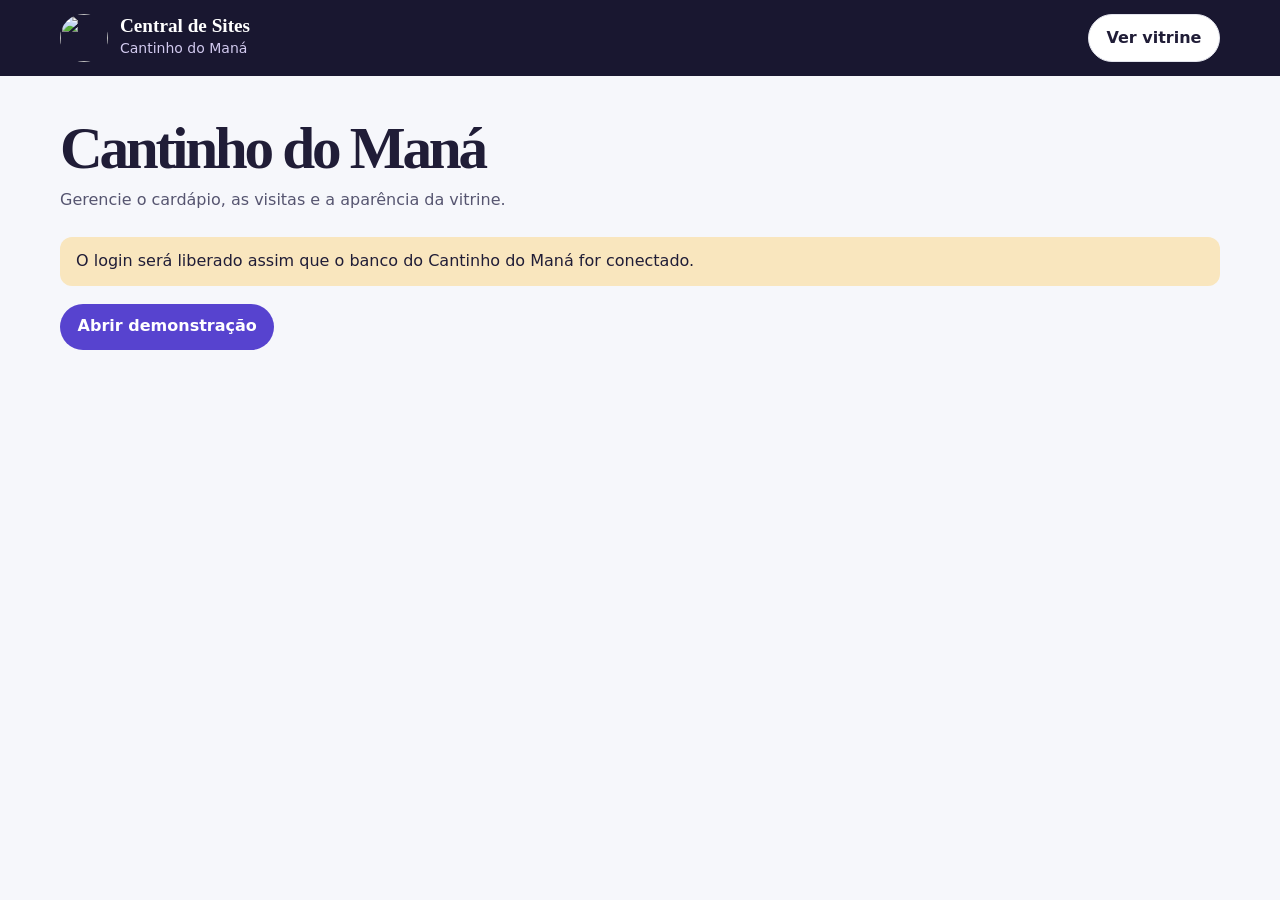
==== index.html @ 7f50678c "Publica a Central de Sites com o Cantinho do Maná" ====
<!doctype html>
<html lang="pt-BR">
<head>
  <meta charset="utf-8">
  <meta name="viewport" content="width=device-width, initial-scale=1">
  <meta name="robots" content="noindex">
  <title>Central de Sites · Cantinho do Maná</title>
  <link rel="stylesheet" href="./site.css?v=painel-1">
  <link rel="stylesheet" href="./admin.css?v=painel-1">
</head>
<body>
  <header class="top">
    <div class="wrap head">
      <a class="brand" href="https://amostrasdesites.github.io/Cantinho_do_Man-/"><img src="https://amostrasdesites.github.io/Cantinho_do_Man-/assets/img/logo.webp" alt=""><div><strong>Central de Sites</strong><span>Cantinho do Maná</span></div></a>
      <div class="head-actions"><a class="btn light" href="https://amostrasdesites.github.io/Cantinho_do_Man-/">Ver vitrine</a><button class="btn light" id="logout" hidden>Sair</button></div>
    </div>
  </header>
  <main class="wrap admin">
    <div class="admin-heading"><div><h1>Cantinho do Maná</h1><p>Gerencie o cardápio, as visitas e a aparência da vitrine.</p></div><button type="button" class="btn" id="new" hidden>+ Novo produto</button></div>
    <p id="configuration-needed" class="notice" hidden>O login será liberado assim que o banco do Cantinho do Maná for conectado.</p>
    <p id="example-banner" class="notice" hidden><strong>Demonstração.</strong> As alterações ficam nesta aba. A vitrine pública segue com seu catálogo atual. <a href="./">Voltar ao acesso</a></p>
    <p id="status" role="status" aria-live="polite"></p>
    <p id="example-link" class="example-link"><a class="btn" href="?demo=1">Abrir demonstração</a></p>
    <form id="login" class="panel login" hidden>
      <h2>Acesso ao painel</h2>
      <label>E-mail <input name="email" type="email" autocomplete="username" required></label>
      <label>Senha <input name="password" type="password" autocomplete="current-password" required></label>
      <button class="btn green">Entrar</button>
    </form>
    <div id="catalog" hidden>
      <div class="summary" id="summary"></div>
      <div class="panel">
        <div class="filters">
          <label>Buscar produto <input id="search" type="search" placeholder="Nome, descrição ou etiqueta"></label>
          <label>Etiqueta <select id="tag"><option value="">Todas</option></select></label>
          <label>Visibilidade <select id="visibility"><option value="">Todos</option><option value="active">Na vitrine</option><option value="hidden">Ocultos</option></select></label>
        </div>
        <nav id="categories" class="tabs" aria-label="Filtrar por categoria"></nav>
        <p class="result" id="result" role="status"></p>
        <div class="table-wrap">
          <table><thead><tr><th scope="col">Produto</th><th scope="col">Venda</th><th scope="col">Custo</th><th scope="col">Visibilidade</th><th scope="col">Ficha</th></tr></thead><tbody id="rows"></tbody></table>
        </div>
      </div>
    </div>
    <div id="tools" class="tool-grid" hidden>
      <section class="panel">
        <h2>Visitas</h2>
        <label>Período <select id="period"><option value="7">Últimos 7 dias</option><option value="14">Últimos 14 dias</option><option value="30">Últimos 30 dias</option></select></label>
        <p id="analytics-status" role="status"></p>
        <div id="analytics-results" hidden>
          <div class="summary" id="metrics"></div>
          <h3>Visualizações por dia</h3><ul id="chart" class="visit-chart"></ul>
          <h3>Seções mais vistas</h3><ol id="paths"></ol>
        </div>
      </section>
      <form class="panel tool-form" id="theme">
        <h2>Aparência da vitrine</h2>
        <label>Cor principal <input name="primary_color" type="color" value="#942c20"></label>
        <label>Cor secundária <input name="secondary_color" type="color" value="#2d482f"></label>
        <label>Fonte <select name="font"><option>system-ui</option><option>Arial</option><option>Georgia</option><option>Verdana</option></select></label>
        <div id="theme-preview" class="theme-preview"><strong>Cantinho do Maná</strong><span>Prévia da vitrine</span></div><button class="btn green">Salvar aparência</button><p id="theme-status" role="status"></p>
      </form>
      <form class="panel tool-form" id="password">
        <h2>Minha senha</h2>
        <label>Senha atual <input name="current" type="password" autocomplete="current-password" required></label>
        <label>Nova senha <input name="newPassword" type="password" autocomplete="new-password" minlength="12" required></label>
        <label>Repita a nova senha <input name="confirmation" type="password" autocomplete="new-password" minlength="12" required></label>
        <button class="btn green">Alterar senha</button><p id="password-status" role="status"></p>
      </form>
    </div>
  </main>
  <dialog id="editor" aria-labelledby="editor-title">
    <form id="product-form" class="editor">
      <div class="editor-head"><h2 id="editor-title"></h2><button class="btn light" id="close" type="button" aria-label="Fechar ficha">Fechar</button></div>
      <p id="form-error" role="alert"></p>
      <label>Nome <input name="name" maxlength="100" required></label>
      <label>Categoria <select name="category" required></select></label>
      <label class="wide">Descrição <textarea name="description" rows="3" maxlength="1000"></textarea></label>
      <label>Preço de venda (R$) <input name="price" inputmode="decimal" placeholder="20,00" required></label>
      <label>Preço de custo (R$) <input name="cost" inputmode="decimal" placeholder="Opcional"></label>
      <div class="wide photo-field"><img id="photo-preview" alt="Prévia da foto do produto" hidden><div><label>Foto do produto <input name="image" type="file" accept="image/jpeg,image/png,image/webp"></label><p id="photo-status">Escolha uma foto JPG, PNG ou WebP de até 3 MB.</p><label id="remove-photo" hidden><input name="removePhoto" type="checkbox"> Remover foto atual</label></div></div>
      <fieldset class="wide"><legend>Etiquetas</legend><div id="labels" class="labels"></div><label>Etiquetas adicionais <input name="extra" maxlength="250" placeholder="Separe por vírgulas"></label></fieldset>
      <div class="wide labels"><label><input name="active" type="checkbox"> Mostrar na vitrine</label><label><input name="starting" type="checkbox"> Preço “a partir de”</label></div>
      <div class="wide editor-actions"><button class="btn danger" type="button" id="delete" hidden>Excluir produto</button><button class="btn green" type="submit">Salvar produto</button></div>
    </form>
  </dialog>
  <script type="module" src="./admin.js?v=painel-1"></script>
</body>
</html>
---- site.css ----
:root {
  --cream:#fff7e9;
  --paper:#fffdf8;
  --ink:#382017;
  --muted:#6b5144;
  --red:#942c20;
  --green:#2d482f;
  --line:#ead9c3;
  --gold:#f8c96b;
  --pink:#f9e2df}

* {
  box-sizing:border-box}
html {
  scroll-behavior:smooth;
  scroll-padding-top:118px}
body {
  margin:0;
  background:var(--cream);
  color:var(--ink);
  font:1rem/1.55 var(--store-font,system-ui),sans-serif}
a {
  color:inherit;
  text-decoration:none}
img {
  display:block;
  width:100%;
  object-fit:cover}
h1,h2,h3,p {
  margin:0}
h1,h2,h3,.brand strong {
  font-family:Georgia,serif}
h1 {
  font-size:clamp(3.1rem,7vw,6.6rem);
  line-height:.96;
  letter-spacing:-.065em}
h2 {
  font-size:clamp(2.35rem,5vw,4.2rem);
  line-height:1.02;
  letter-spacing:-.055em}
h3 {
  font-size:1.4rem;
  line-height:1.14}
.wrap {
  width:min(1160px,calc(100% - 48px));
  margin:auto}
.small {
  font-size:.875rem;
  font-weight:750;
  letter-spacing:.11em;
  text-transform:uppercase}
.top {
  background:var(--paper);
  border-bottom:1px solid var(--line)}
.head {
  display:flex;
  align-items:center;
  justify-content:space-between;
  gap:12px;
  min-height:76px}
.brand {
  display:flex;
  align-items:center;
  gap:12px}
.brand img {
  width:48px;
  height:48px;
  border-radius:50%}
.brand strong {
  font-size:1.2rem;
  display:block;
  line-height:1.1}
.brand span {
  color:var(--muted);
  font-size:.875rem}
.btn {
  display:inline-flex;
  align-items:center;
  justify-content:center;
  min-height:46px;
  border-radius:100px;
  padding:.65rem 1.1rem;
  font-weight:750;
  background:var(--red);
  color:white;
  text-align:center}
.btn:hover {
  filter:brightness(.88)}
.btn.green {
  background:var(--green)}
.btn.light {
  background:var(--paper);
  color:var(--ink);
  border:1px solid var(--line)}
:focus-visible {
  outline:3px solid #1c6c53;
  outline-offset:4px}

.hero {
  padding:48px 0 42px;
  background:radial-gradient(ellipse at 87% 10%,#ffe5b3,transparent 60%),var(--cream)}
.hero-grid {
  display:grid;
  grid-template-columns:1fr 1.05fr;
  gap:42px;
  align-items:center}
.hero .small {
  color:var(--red);
  margin-bottom:16px}
.hero em {
  color:var(--red);
  font-weight:normal}
.hero p:not(.small) {
  color:var(--muted);
  max-width:38ch;
  margin:22px 0}
.actions {
  display:flex;
  flex-wrap:wrap;
  gap:10px}
.feature {
  position:relative;
  padding:11px;
  background:var(--paper);
  border:1px solid var(--line);
  border-radius:28px;
  box-shadow:0 13px 25px #592b1714;
  margin:0}
.feature img {
  aspect-ratio:1.32;
  border-radius:19px}
.feature figcaption {
  position:absolute;
  bottom:28px;
  right:24px;
  padding:.65rem 1rem;
  background:var(--gold);
  border-radius:100px;
  font-size:.875rem;
  font-weight:800}

.nav {
  background:var(--green);
  color:white;
  position:sticky;
  top:0;
  z-index:2}
.nav .wrap {
  display:flex;
  gap:8px;
  overflow:auto;
  padding:9px 0;
  scrollbar-width:thin}
.nav a {
  flex:none;
  padding:.5rem .8rem;
  border-radius:24px;
  font-weight:650;
  font-size:.9rem}
.nav a:hover,.nav a:focus-visible {
  background:#ffffff25;
  outline-offset:-3px}

section {
  padding:62px 0}
.intro {
  margin-bottom:24px}
.intro .small {
  color:var(--red);
  margin-bottom:8px}
.intro p:last-child {
  margin-top:9px;
  color:var(--muted)}
.grid {
  display:grid;
  grid-template-columns:repeat(3,minmax(0,1fr));
  gap:18px}
.card {
  border:1px solid var(--line);
  border-radius:19px;
  overflow:hidden;
  background:var(--paper);
  display:flex;
  flex-direction:column}
.card img {
  aspect-ratio:1.57}
.card-body {
  padding:17px;
  flex:1;
  display:flex;
  flex-direction:column;
  gap:9px}
.card-body p {
  color:var(--muted)}
.price {
  color:var(--red);
  font-weight:850;
  white-space:nowrap}
.buy {
  display:flex;
  align-items:center;
  justify-content:space-between;
  gap:8px;
  margin-top:auto}
.order {
  font-weight:800;
  color:var(--green);
  background:#e9f0e2;
  border-radius:99px;
  padding:.45rem .8rem}
.order:hover {
  background:#d7e6ce}
.tint {
  background:#f8e9d4}
.pink {
  background:#faede9}
.friday-grid {
  grid-template-columns:repeat(2,minmax(0,1fr))}
.friday-grid img {
  aspect-ratio:2.05}
.split {
  display:grid;
  grid-template-columns:.88fr 1.12fr;
  gap:24px;
  align-items:stretch}
.split>img {
  height:100%;
  min-height:0;
  max-height:550px;
  border-radius:22px}
.listing {
  background:var(--paper);
  border:1px solid var(--line);
  border-radius:20px;
  padding:8px 20px}
.row {
  display:grid;
  grid-template-columns:1fr auto auto;
  gap:14px;
  align-items:center;
  padding:13px 0}
.row+.row {
  border-top:1px solid var(--line)}
.cups {
  grid-template-columns:repeat(5,minmax(0,1fr))}
.cups img {
  aspect-ratio:1.04}
.cups h3 {
  font-size:1.15rem}
.cups .card-body {
  padding:12px}
.cups .order {
  padding:.4rem .55rem}
.photos {
  display:grid;
  grid-template-columns:1fr 1fr;
  gap:18px;
  margin-top:18px}
.photos img {
  height:250px;
  border-radius:18px;
  object-position:center 32%}
.options {
  margin-top:22px}
.options details {
  background:var(--paper);
  border:1px solid var(--line);
  border-radius:15px;
  padding:14px 18px;
  margin-top:9px}
.options summary {
  cursor:pointer;
  font-weight:800}
.options p {
  padding-top:7px;
  color:var(--muted)}
.custom {
  margin-top:22px;
  display:grid;
  grid-template-columns:175px 1fr;
  align-items:center;
  gap:22px;
  background:#f9e2df;
  border-radius:20px;
  overflow:hidden}
.custom img {
  height:100%;
  min-height:174px}
.custom div {
  padding:20px 20px 20px 0}
.custom p {
  margin:8px 0 12px}
.footer {
  background:#322017;
  color:#fff7e9;
  padding:40px 0}
.footer .wrap {
  display:flex;
  justify-content:space-between;
  align-items:start;
  gap:20px;
  flex-wrap:wrap}
.footer p {
  margin-top:8px;
  color:#f2dac7}
.footer a:not(.btn) {
  text-decoration:underline}

@media(max-width:980px) {
  .cups {
  grid-template-columns:repeat(3,minmax(0,1fr))}
}
@media(max-width:720px) {
  .wrap {
  width:calc(100% - 30px)}
.hero-grid,.split {
  grid-template-columns:1fr;
  gap:24px}
.hero {
  padding:34px 0 24px}
.feature img {
  aspect-ratio:1.55}
section {
  padding:42px 0}
.grid {
  grid-template-columns:repeat(2,minmax(0,1fr));
  gap:12px}
.split>img {
  height:245px;
  object-position:65% 55%}
.card-body {
  padding:12px}
.card h3 {
  font-size:1.13rem}
.buy {
  flex-wrap:wrap}
.photos img {
  height:205px}
.head .btn {
  padding:.5rem .75rem}
.custom {
  grid-template-columns:110px 1fr;
  gap:13px}
}
@media(max-width:360px) {
  .row {
  gap:7px}
.listing {
  padding:7px 10px}
.brand span {
  display:none}
.custom {
  grid-template-columns:1fr}
.custom img {
  height:135px}
.custom div {
  padding:15px}
}

@media(prefers-reduced-motion:reduce) {
  html {
  scroll-behavior:auto}
}

[hidden] {
  display: none !important;
}
#catalog-status:not(:empty) {
  padding-block: 1rem;
}
#porcoes-list > .card {
  margin-block: 0.5rem;
}

.menu-search { padding-top: 2rem; display: grid; gap: .45rem; }
.menu-search label { font-weight: 750; }
.menu-search input { max-width: 38rem; width: 100%; border: 1px solid #bda994; border-radius: 12px; background: var(--paper); color: var(--ink); padding: .7rem 1rem; font: inherit; }
.menu-search p { color: var(--muted); }

@media (min-width: 721px) {
  .feature img,
  .card > img,
  .split > img,
  .photos img,
  .custom > img {
    object-fit: contain;
    object-position: center;
    background: var(--paper);
  }

  .feature img {
    aspect-ratio: 16 / 9;
  }

  .card > img {
    aspect-ratio: 4 / 3;
  }

  .friday-grid .card > img {
    aspect-ratio: 16 / 9;
  }

  .cups .card > img {
    aspect-ratio: 1;
  }

  #kits .card > img {
    aspect-ratio: 6 / 5;
  }

  .split > img {
    height: auto;
    max-height: 440px;
    align-self: center;
  }

  .photos {
    max-width: 760px;
    margin-inline: auto;
  }

  .photos img {
    height: auto;
    aspect-ratio: 4 / 5;
  }

  .custom > img {
    height: auto;
    aspect-ratio: 1;
  }
}

.analytics-choice{position:fixed;bottom:1rem;right:1rem;max-width:min(360px,calc(100vw - 2rem));padding:1rem;background:var(--paper);border:1px solid var(--line);border-radius:12px;box-shadow:0 8px 30px #38201740;z-index:20}
.analytics-choice p{margin:0 0 .75rem}
.privacy-link{font:inherit;color:inherit;background:none;border:0;padding:0;text-decoration:underline;cursor:pointer}
---- admin.css ----
button { font: inherit; cursor: pointer; border: 0; }
button:disabled { opacity: .6; cursor: wait; }
.admin { padding-block: 44px 64px; }
.admin-heading, .head-actions, .editor-head, .editor-actions {
  display: flex;
  align-items: center;
  justify-content: space-between;
  gap: 12px;
  flex-wrap: wrap;
}
.admin-heading { margin-bottom: 24px; }
.admin h1 { font-size: clamp(3rem, 7vw, 5rem); }
.admin-heading p, .editor label span { color: var(--muted); }
.admin-heading p { margin-top: .7rem; }
.notice { background: #f9e6be; padding: 12px 16px; border-radius: 12px; margin-bottom: 18px; }
#status:not(:empty), #form-error:not(:empty) { margin: 10px 0; color: var(--red); }
.summary { display: grid; grid-template-columns: repeat(3, 1fr); gap: 12px; margin-bottom: 16px; }
.stat, .panel { background: var(--paper); border: 1px solid var(--line); border-radius: 18px; padding: 18px; }
.stat strong { display: block; font: bold 2rem Georgia, serif; }
.stat span { color: var(--muted); }
.filters { display: grid; grid-template-columns: 2fr 1fr 1fr; gap: 12px; }
label { display: grid; gap: 5px; font-weight: 700; }
input:not([type=checkbox]), select, textarea {
  display: block;
  width: 100%;
  background: #fff;
  color: var(--ink);
  font: inherit;
  font-weight: 400;
  border: 1px solid #bda994;
  border-radius: 9px;
  padding: 9px 12px;
}
textarea { resize: vertical; }
.tabs, .labels { display: flex; flex-wrap: wrap; gap: 8px; margin-top: 14px; }
.tabs button, .labels label, .chip { border-radius: 30px; background: #f5ebde; padding: 6px 12px; color: var(--ink); }
.tabs button[aria-pressed=true] { background: var(--green); color: white; }
.labels label { display: flex; align-items: center; font-weight: 600; }
input[type=checkbox] { accent-color: var(--green); }
.result { margin: 16px 0 6px; color: var(--muted); }
.table-wrap { overflow: auto; }
table { border-collapse: collapse; width: 100%; text-align: left; }
th, td { border-bottom: 1px solid var(--line); padding: 12px 9px; }
td:nth-child(n+2) { white-space: nowrap; }
th { color: var(--muted); }
.product-meta, .chip { font-size: .875rem; }
.product-meta { display: block; color: var(--muted); }
.chip { display: inline-block; padding: 2px 7px; margin: 4px 4px 0 0; }
.login { max-width: 430px; display: grid; gap: 14px; }
.login h2, .editor h2 { font-size: clamp(1.7rem, 4vw, 2.3rem); }
dialog { width: min(660px, calc(100% - 20px)); max-height: 90vh; background: var(--paper); color: var(--ink); border: 1px solid var(--line); border-radius: 20px; }
dialog::backdrop { background: #332118a0; }
.editor { display: grid; grid-template-columns: 1fr 1fr; gap: 14px; padding: 10px; }
.wide, .editor-head, #form-error { grid-column: 1 / -1; }
#form-error:empty { display: none; }
fieldset { min-width: 0; border: 1px solid var(--line); border-radius: 10px; }
fieldset .labels { margin: 0 0 12px; }
.editor-actions { justify-content: flex-end; }
.editor-actions .danger { margin-right: auto; }
.danger { background: #f5e3df; color: var(--red); }
@media (max-width: 600px) {
  .filters { grid-template-columns: 1fr 1fr; }
  .filters label:first-child { grid-column: 1 / -1; }
  .stat, .panel { padding: 11px; }
  .stat span { font-size: .875rem; }
  .editor { grid-template-columns: 1fr; }
}

.photo-field { display: flex; align-items: center; gap: 14px; padding: 14px; border: 1px solid var(--line); border-radius: 12px; }
.photo-field img { width: 100px; max-width: 28%; aspect-ratio: 1; border-radius: 10px; }
.photo-field > div { min-width: 0; flex: 1; }
.photo-field p { color: var(--muted); font-size: .875rem; overflow-wrap: anywhere; }
#remove-photo { display: flex; align-items: center; gap: 6px; margin-top: .4rem; }

.tool-grid{display:grid;grid-template-columns:repeat(auto-fit,minmax(min(100%,300px),1fr));gap:1rem;margin-block:1.5rem}
.tool-grid [role=status]{min-height:1em}
.tool-form{display:grid;align-content:start;gap:.75rem}
.tool-form button{justify-self:start}
.visit-chart{height:110px;display:flex;align-items:end;gap:.25rem;padding:0;list-style:none;border-bottom:1px solid var(--line)}
.visit-chart li{flex:1;background:var(--green);border-radius:4px 4px 0 0}

body { background:#f6f7fb;color:#201d37;--cream:#f6f7fb;--paper:#fff;--ink:#201d37;--muted:#565570;--line:#e2e3ec;--red:#5743cf;--green:#412cac;--pink:#ece9ff;--gold:#d9d2ff }
.top{background:#191730;color:#fff;border-bottom:0}
.top .brand span{color:#d2caef}
.admin h1{font-size:clamp(2.3rem,6vw,3.7rem);letter-spacing:-.055em}
.example-link{margin-block:1rem}
.theme-preview{display:grid;gap:6px;padding:14px;border:2px solid;border-radius:10px}
.theme-preview span{padding:5px 8px;border-radius:5px;color:white;justify-self:start}
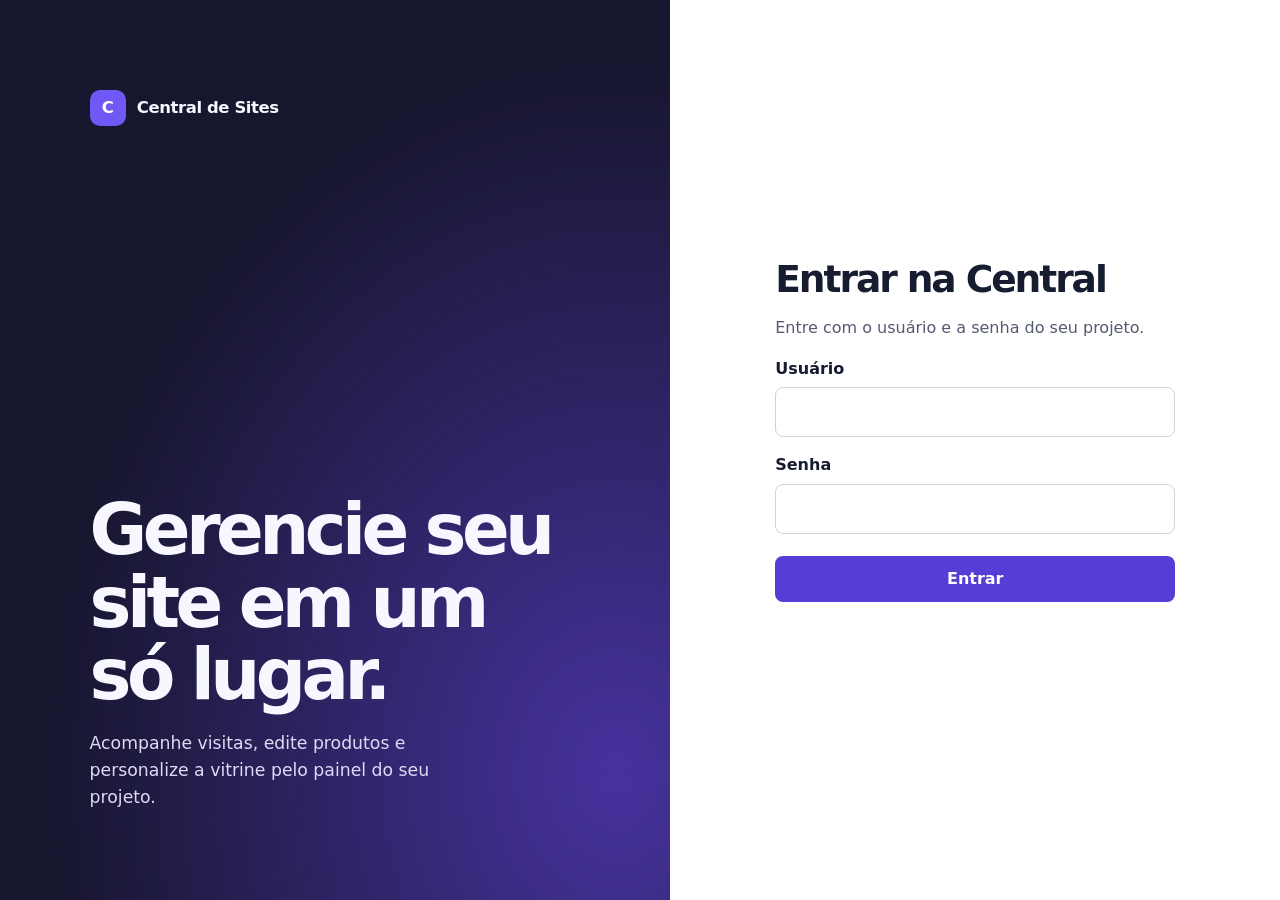
==== commit 2f11d3ec: "Redesenha a Central e exige usuário e senha para a conta de teste" ====
--- a/index.html
+++ b/index.html
@@ -5,29 +5,56 @@
   <meta name="viewport" content="width=device-width, initial-scale=1">
   <meta name="robots" content="noindex">
   <title>Central de Sites · Cantinho do Maná</title>
-  <link rel="stylesheet" href="./site.css?v=painel-1">
-  <link rel="stylesheet" href="./admin.css?v=painel-1">
+  <link rel="stylesheet" href="./site.css?v=painel-3">
+  <link rel="stylesheet" href="./admin.css?v=painel-3">
 </head>
 <body>
-  <header class="top">
-    <div class="wrap head">
-      <a class="brand" href="https://amostrasdesites.github.io/Cantinho_do_Man-/"><img src="https://amostrasdesites.github.io/Cantinho_do_Man-/assets/img/logo.webp" alt=""><div><strong>Central de Sites</strong><span>Cantinho do Maná</span></div></a>
-      <div class="head-actions"><a class="btn light" href="https://amostrasdesites.github.io/Cantinho_do_Man-/">Ver vitrine</a><button class="btn light" id="logout" hidden>Sair</button></div>
+  <main id="gate" class="gate">
+    <section class="gate-intro">
+      <div class="wordmark"><span class="brand-symbol" aria-hidden="true">C</span> Central de Sites</div>
+      <div><h1>Gerencie seu site em um só lugar.</h1><p>Acompanhe visitas, edite produtos e personalize a vitrine pelo painel do seu projeto.</p></div>
+    </section>
+    <section class="gate-entry">
+      <form id="login" class="access-form">
+        <h2>Entrar na Central</h2>
+        <p>Entre com o usuário e a senha do seu projeto.</p>
+        <label>Usuário <input name="username" type="text" autocomplete="username" autocapitalize="none" spellcheck="false" required></label>
+        <label>Senha <input name="password" type="password" autocomplete="current-password" required></label>
+        <button class="btn" type="submit">Entrar</button>
+        <p id="login-status" role="status"></p>
+      </form>
+    </section>
+  </main>
+  <div id="workspace" class="workspace" hidden>
+    <aside class="rail">
+      <div class="wordmark"><span class="brand-symbol" aria-hidden="true">C</span> Central de Sites</div>
+      <div class="project"><span>PROJETO</span><strong>Cantinho do Maná</strong></div>
+      <nav aria-label="Seções do painel"><a href="#reports">Visitas e vendas</a><a href="#catalog">Produtos</a><a href="#tools">Aparência</a></nav>
+      <div class="rail-actions"><a href="https://amostrasdesites.github.io/Cantinho_do_Man-/">Ver vitrine</a><button id="logout" type="button">Sair</button></div>
+    </aside>
+    <main class="admin dashboard">
+      <div class="admin-heading"><div><h1>Cantinho do Maná</h1><p>Visão geral do seu site</p></div><button type="button" class="btn" id="new" hidden>+ Novo produto</button></div>
+      <p id="example-banner" class="notice" hidden><strong>Conta de teste.</strong> As alterações ficam na aba. As métricas são ilustrativas.</p>
+      <p id="status" role="status" aria-live="polite"></p>
+    <div id="reports" class="tool-grid" hidden>
+      <section class="panel">
+        <h2>Visitas</h2>
+        <label>Período <select id="period"><option value="7">Últimos 7 dias</option><option value="14">Últimos 14 dias</option><option value="30">Últimos 30 dias</option></select></label>
+        <p id="analytics-status" role="status"></p>
+        <div id="analytics-results" hidden>
+          <div class="summary" id="metrics"></div>
+          <h3>Visualizações por dia</h3><ul id="chart" class="visit-chart"></ul>
+          <h3>Seções mais vistas</h3><ol id="paths"></ol>
+        </div>
+      </section>
+      <section class="panel"><h2>Produtos mais visualizados</h2><ol id="product-views"></ol></section>
+      <section class="panel"><h2>Produtos mais vendidos</h2><p>Unidades registradas no período.</p><ol id="product-sales"></ol>
+        <form id="sale" class="tool-form"><label>Produto <select name="product" required></select></label><label>Unidades vendidas <input name="quantity" type="number" min="1" max="999" value="1" required></label><button class="btn green">Registrar venda</button><p id="sale-status" role="status"></p></form>
+      </section>
     </div>
-  </header>
-  <main class="wrap admin">
-    <div class="admin-heading"><div><h1>Cantinho do Maná</h1><p>Gerencie o cardápio, as visitas e a aparência da vitrine.</p></div><button type="button" class="btn" id="new" hidden>+ Novo produto</button></div>
-    <p id="configuration-needed" class="notice" hidden>O login será liberado assim que o banco do Cantinho do Maná for conectado.</p>
-    <p id="example-banner" class="notice" hidden><strong>Demonstração.</strong> As alterações ficam nesta aba. A vitrine pública segue com seu catálogo atual. <a href="./">Voltar ao acesso</a></p>
-    <p id="status" role="status" aria-live="polite"></p>
-    <p id="example-link" class="example-link"><a class="btn" href="?demo=1">Abrir demonstração</a></p>
-    <form id="login" class="panel login" hidden>
-      <h2>Acesso ao painel</h2>
-      <label>E-mail <input name="email" type="email" autocomplete="username" required></label>
-      <label>Senha <input name="password" type="password" autocomplete="current-password" required></label>
-      <button class="btn green">Entrar</button>
-    </form>
+    <section id="demo-preview" class="panel" hidden><h2>Prévia do cardápio</h2><p>Somente produtos marcados para aparecer na vitrine.</p><ul id="demo-products" class="demo-products"></ul></section>
     <div id="catalog" hidden>
+      <h2>Catálogo de produtos</h2>
       <div class="summary" id="summary"></div>
       <div class="panel">
         <div class="filters">
@@ -43,16 +70,6 @@
       </div>
     </div>
     <div id="tools" class="tool-grid" hidden>
-      <section class="panel">
-        <h2>Visitas</h2>
-        <label>Período <select id="period"><option value="7">Últimos 7 dias</option><option value="14">Últimos 14 dias</option><option value="30">Últimos 30 dias</option></select></label>
-        <p id="analytics-status" role="status"></p>
-        <div id="analytics-results" hidden>
-          <div class="summary" id="metrics"></div>
-          <h3>Visualizações por dia</h3><ul id="chart" class="visit-chart"></ul>
-          <h3>Seções mais vistas</h3><ol id="paths"></ol>
-        </div>
-      </section>
       <form class="panel tool-form" id="theme">
         <h2>Aparência da vitrine</h2>
         <label>Cor principal <input name="primary_color" type="color" value="#942c20"></label>
@@ -68,7 +85,8 @@
         <button class="btn green">Alterar senha</button><p id="password-status" role="status"></p>
       </form>
     </div>
-  </main>
+    </main>
+  </div>
   <dialog id="editor" aria-labelledby="editor-title">
     <form id="product-form" class="editor">
       <div class="editor-head"><h2 id="editor-title"></h2><button class="btn light" id="close" type="button" aria-label="Fechar ficha">Fechar</button></div>
@@ -84,6 +102,6 @@
       <div class="wide editor-actions"><button class="btn danger" type="button" id="delete" hidden>Excluir produto</button><button class="btn green" type="submit">Salvar produto</button></div>
     </form>
   </dialog>
-  <script type="module" src="./admin.js?v=painel-1"></script>
+  <script type="module" src="./admin.js?v=painel-3"></script>
 </body>
 </html>
--- a/admin.css
+++ b/admin.css
@@ -86,3 +86,29 @@
 .example-link{margin-block:1rem}
 .theme-preview{display:grid;gap:6px;padding:14px;border:2px solid;border-radius:10px}
 .theme-preview span{padding:5px 8px;border-radius:5px;color:white;justify-self:start}
+
+#reports{align-items:start} #reports ol{padding-inline-start:1.25rem} #sale{margin-top:1rem} .demo-products{display:grid;grid-template-columns:repeat(auto-fit,minmax(240px,1fr));gap:.3rem 1.4rem;padding-inline-start:1.25rem} #demo-preview{margin-bottom:1rem} #demo-preview p{margin-block:.4rem}
+
+.demo-products{max-height:11rem;overflow:auto} #reports .panel{min-width:0}
+
+:root{color-scheme:light} body{--panel-border:#e4e7ef;background:#f5f7fb;color:#161d31;font-family:system-ui,sans-serif}
+.gate{display:grid;grid-template-columns:minmax(0,1.1fr) minmax(0,1fr);min-height:100svh}
+.gate-intro{display:flex;flex-direction:column;justify-content:space-between;gap:36px;padding:clamp(24px,7vw,105px);color:#f7f8ff;background:radial-gradient(ellipse at 92% 86%,#47329e,transparent 65%),#17162f}
+.wordmark{display:flex;align-items:center;gap:.7rem;font-size:1.03rem;font-weight:750;letter-spacing:-.025em}
+.brand-symbol{display:grid;place-items:center;background:#7058f5;color:white;width:36px;height:36px;border-radius:10px;font-weight:850}
+.gate-intro h1{color:inherit;font-family:inherit;font-size:clamp(2.35rem,5.5vw,5.35rem);line-height:1.03;letter-spacing:-.065em;max-width:11ch;margin:0}
+.gate-intro p{color:#dedaf6;max-width:32ch;margin-top:1.15rem;font-size:1.08rem}
+.gate-entry{display:grid;place-items:center;background:white;padding:2rem}
+.access-form{display:grid;gap:1rem;width:min(100%,400px)}
+.access-form h2{font:750 clamp(1.75rem,4vw,2.35rem)/1.12 system-ui;letter-spacing:-.055em;margin:0}
+.access-form p{color:#545a71;margin:0}.access-form label{display:grid;gap:.36rem;font-weight:650}
+.access-form input{width:100%;border:1px solid #ced3e1;border-radius:8px;padding:.72rem .85rem;font:inherit}
+.access-form button{justify-self:stretch;border-radius:8px;margin-top:.4rem;background:#553dd5;color:#fff}
+#login-status:not(:empty){color:#a22745}.access-form [role=status]{min-height:1.5rem}
+.workspace{display:grid;grid-template-columns:226px minmax(0,1fr);min-height:100svh}
+.rail{display:flex;flex-direction:column;gap:1.5rem;min-height:100svh;position:sticky;top:0;height:100svh;background:#19172e;color:#f4f2ff;padding:1.55rem 1rem}
+.project{display:grid;gap:.25rem;padding:.8rem;background:#2a2549;border:1px solid #474064;border-radius:9px}.project span{font-size:.73rem;font-weight:700;color:#d4cbf2}
+.rail nav,.rail-actions{display:grid;gap:.35rem}.rail nav a,.rail-actions a,.rail-actions button{display:block;color:inherit;background:none;text-align:left;border-radius:8px;padding:.62rem .8rem;text-decoration:none}.rail nav a:hover,.rail-actions :is(a,button):hover{background:#382d60}.rail-actions{margin-top:auto;border-top:1px solid #494166;padding-top:1rem}
+.dashboard{width:100%;max-width:1470px;margin:auto;padding:clamp(18px,3vw,45px);align-self:start}.dashboard :is(h1,h2,h3){font-family:system-ui,sans-serif}.dashboard h1{font-size:clamp(2rem,5vw,3.2rem);line-height:1.1;color:#171d31}.dashboard h2{font-size:1.15rem;color:#171d31;letter-spacing:-.025em}.dashboard h3{font-size:1rem;color:#252a41}.dashboard .panel,.dashboard .stat{border:1px solid var(--panel-border);background:white;box-shadow:0 1px 2px #121e3812;border-radius:12px}.dashboard .notice{background:#efedff;color:#382674;border:1px solid #ddd6ff}.dashboard .btn{border-radius:8px}.dashboard .visit-chart li{background:#6a54ed}.dashboard #catalog>h2{margin:1.25rem 0 .75rem}.dashboard :is(#reports,#catalog,#tools){scroll-margin-top:20px}
+:focus-visible{outline:3px solid #806aff;outline-offset:3px}
+@media(max-width:800px){.gate{grid-template-columns:1fr}.gate-intro{gap:1.5rem}.workspace{grid-template-columns:1fr}.rail{position:static;height:auto;min-height:0;gap:.65rem}.rail nav,.rail-actions{display:flex;flex-wrap:wrap}.rail-actions{padding-top:.4rem}.project{max-width:280px}}
